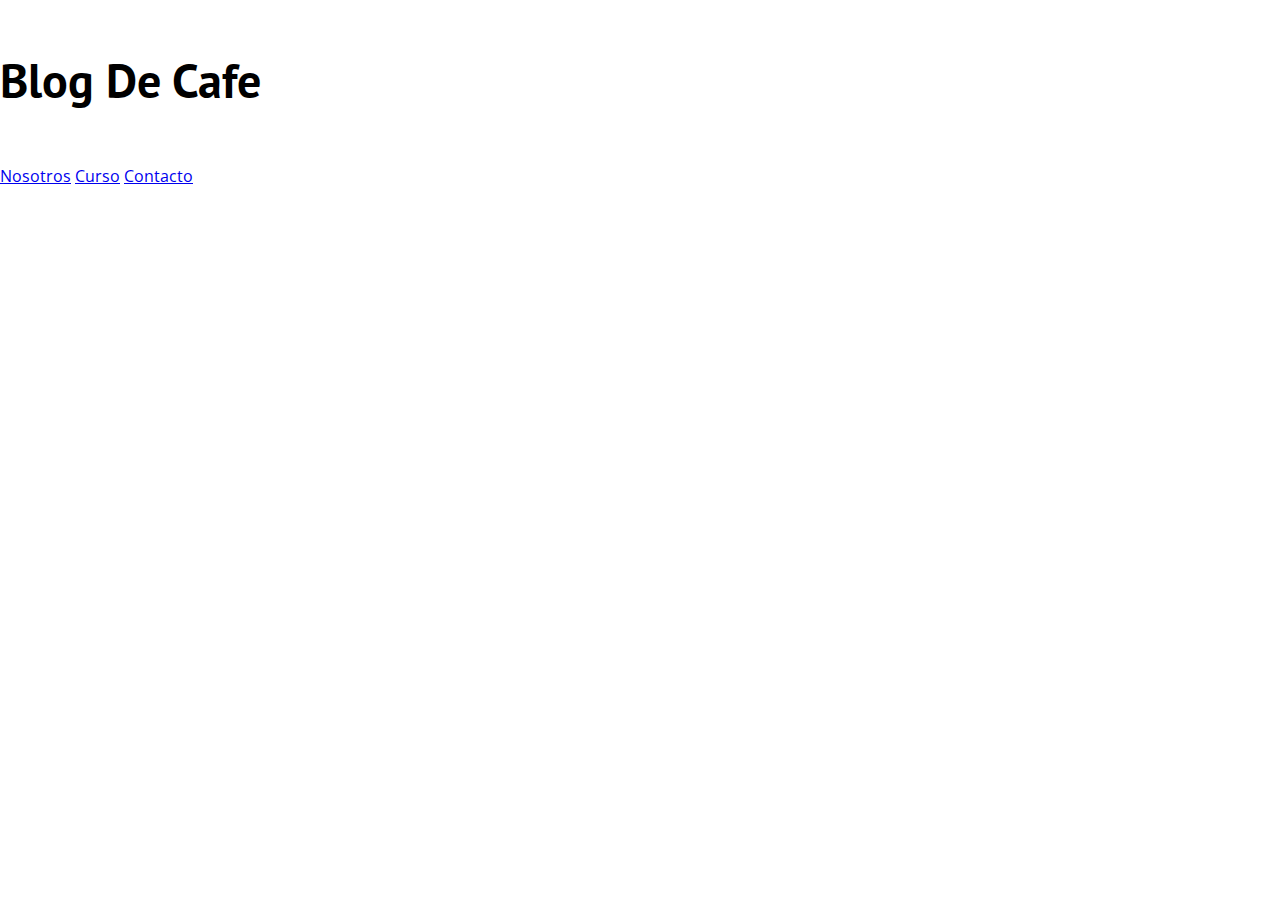
==== index.html @ 4399c27d "Se agregaron fuentes de google fonts, asi como tambien se agregaron los estilos iniciales de nuestro" ====
<!DOCTYPE html> <!--Indica que estamos usando html5-->
<html lang="es"><!--Definimos como lenguaje el español.-->
<head>
    <meta charset="UTF-8"><!--Para que se pueden leer caracteres especiales-->
    <meta name="viewport" content="width=device-width, initial-scale=1.0"> <!--Etiqueta necesaria para trabajar con resposive design-->
    <meta http-equiv="X-UA-Compatible" content="ie=edge"><!--Para agregar compatibilidad con internet explorer-->
    <title>Blog de Cafe</title><!--Titulo del documento-->
    <link href="https://fonts.googleapis.com/css?family=Open+Sans|PT+Sans:400,700&display=swap" rel="stylesheet">
    <link rel="stylesheet" href="css/normalize.css">
    <link rel="stylesheet" href="css/styles.css">
</head>
<body>
    <h1>Blog De Cafe</h1>

    <nav class="navegacion">
        <a href="#">Nosotros</a>
        <a href="#">Curso</a>
        <a href="#">Contacto</a>
    </nav>
    
</body>
</html>
---- css/styles.css ----
html {
    font-size: 62.5%; /*Reset para REMS - 62.5% = 10px de 16px | 1 rem = 10px  */
    box-sizing: border-box; /*Aplicar correctamente box-sizing*/
}
*, *:before, *:after { /*Aplicar correctamente box-sizing*/
    box-sizing: inherit; /*Aplicar correctamente box-sizing*/
}

body {
    font-family: 'Open Sans', sans-serif; /*Establecimos el tipo de fuente para todo el documento*/
    font-size: 1.6rem; /*Para establecer un tamaño estandar a todo el font-size del documento;*/
    line-height: 2; /*Para establecer el interlineado*/
}


/*!!!!!!!!!!!!!!!!!!!!!!!!!!!!!!!!!!!!!!!!!!!!!!!!!!- Globales -!!!!!!!!!!!!!!!!!!!!!!!!!!!!!!!!!!!!!!!!!!!!!!!!!!!!*/
img {
    max-width: 100%; /* Para ajustar las imagenes al contenedor padre*/
}

/*---------------utilidades-----------------*/
.contenedor {
    max-width: 1200px;
    margin: 0 auto;
}
.centrar-texto {
    text-align: center;
}


/*---------Medidas estandar para titulos-----------*/
h1, h2, h3, h4 { /*Establecemos la fuente de los encabezados*/
    font-family: 'PT Sans', sans-serif;
}

h1 {
    font-size: 4.8rem;
}
h2 {
    font-size: 4rem;
}
h3 {
    font-size: 3.2rem;
    
}
h4 {
    font-size: 2.8rem;
}
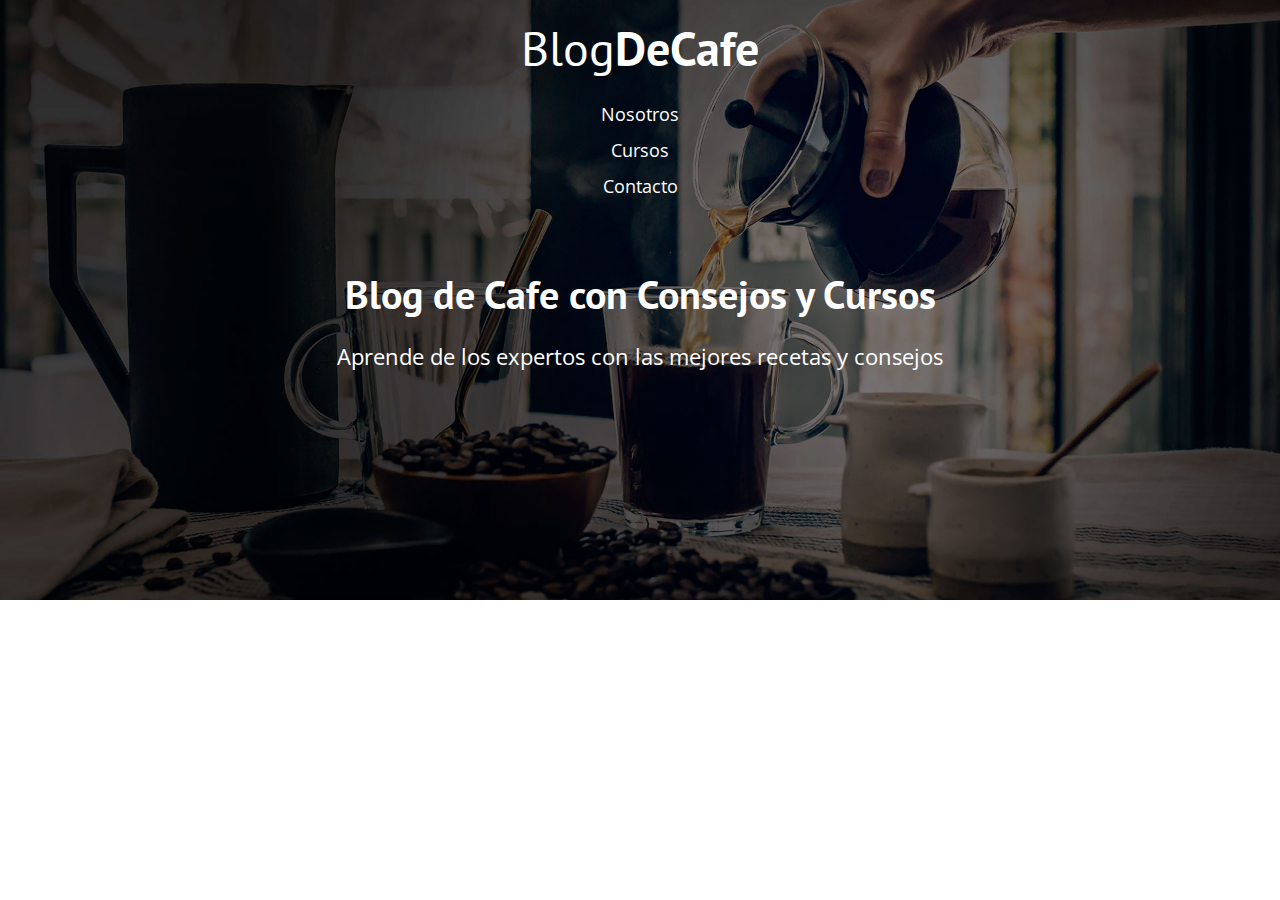
==== commit 9ee06056: "Maquetamos el header del index y le agregamos estilos, tomando en cuenta la filosofia de Mobile-Firs" ====
--- a/index.html
+++ b/index.html
@@ -10,13 +10,24 @@
     <link rel="stylesheet" href="css/styles.css">
 </head>
 <body>
-    <h1>Blog De Cafe</h1>
-
-    <nav class="navegacion">
-        <a href="#">Nosotros</a>
-        <a href="#">Curso</a>
-        <a href="#">Contacto</a>
-    </nav>
+    <header class="site-header">
+        <div class="contenedor">
+            <div class="barra">
+                <a href="#">
+                    <h1 class="no-margin">Blog<span>DeCafe</span></h1>
+                </a>
+                <nav class="navegacion">
+                    <a href="nosotros.html">Nosotros</a>
+                    <a href="cursos.html">Cursos</a>
+                    <a href="contacto.html">Contacto</a>
+                </nav>
+            </div><!--barra-->
+            <div class="texto-header">
+                <h2 class="no-margin">Blog de Cafe con Consejos y Cursos</h2>
+                <p class="no-margin">Aprende de los expertos con las mejores recetas y consejos</p>
+            </div><!--texto-header-->
+        </div><!--contenedor-->
+    </header><!--site-header-->
     
 </body>
 </html>--- a/css/styles.css
+++ b/css/styles.css
@@ -26,7 +26,9 @@
 .centrar-texto {
     text-align: center;
 }
-
+.no-margin {
+    margin: 0;
+}
 
 /*---------Medidas estandar para titulos-----------*/
 h1, h2, h3, h4 { /*Establecemos la fuente de los encabezados*/
@@ -45,4 +47,43 @@
 }
 h4 {
     font-size: 2.8rem;
+}
+
+/*!!!!!!!!!!!!!!!!!!!!!!!!!!!!!!!!!!!!!!!!!!!!!!!!!!- index.html - !!!!!!!!!!!!!!!!!!!!!!!!!!!!!!!!!!!!!!!!!!!!!!!!!*/
+
+/*------------------------------------------------- Header ----------------------------------------------------*/
+.site-header {
+    background-image: url(../img/banner.jpg);
+    background-repeat: no-repeat;
+    background-position: center center;
+    background-size: cover;
+    height: 60rem;
+}
+.site-header a {
+    color: #ffffff;
+    text-decoration: none;
+}
+.site-header h1 {
+    text-align: center;
+    font-weight: 400;
+}
+.site-header h1 span {
+    font-weight: 700;
+}
+
+/*--------------- navegacion-----------------*/
+.navegacion a {
+    text-align: center;
+    display: block;
+    font-size: 1.8rem;
+}
+
+/*------------- texto-header -----------------*/
+.texto-header{
+    color: #ffffff;
+    text-align: center;
+    margin-top: 5rem;
+}
+.texto-header p {
+    font-size: 2.2rem;
 }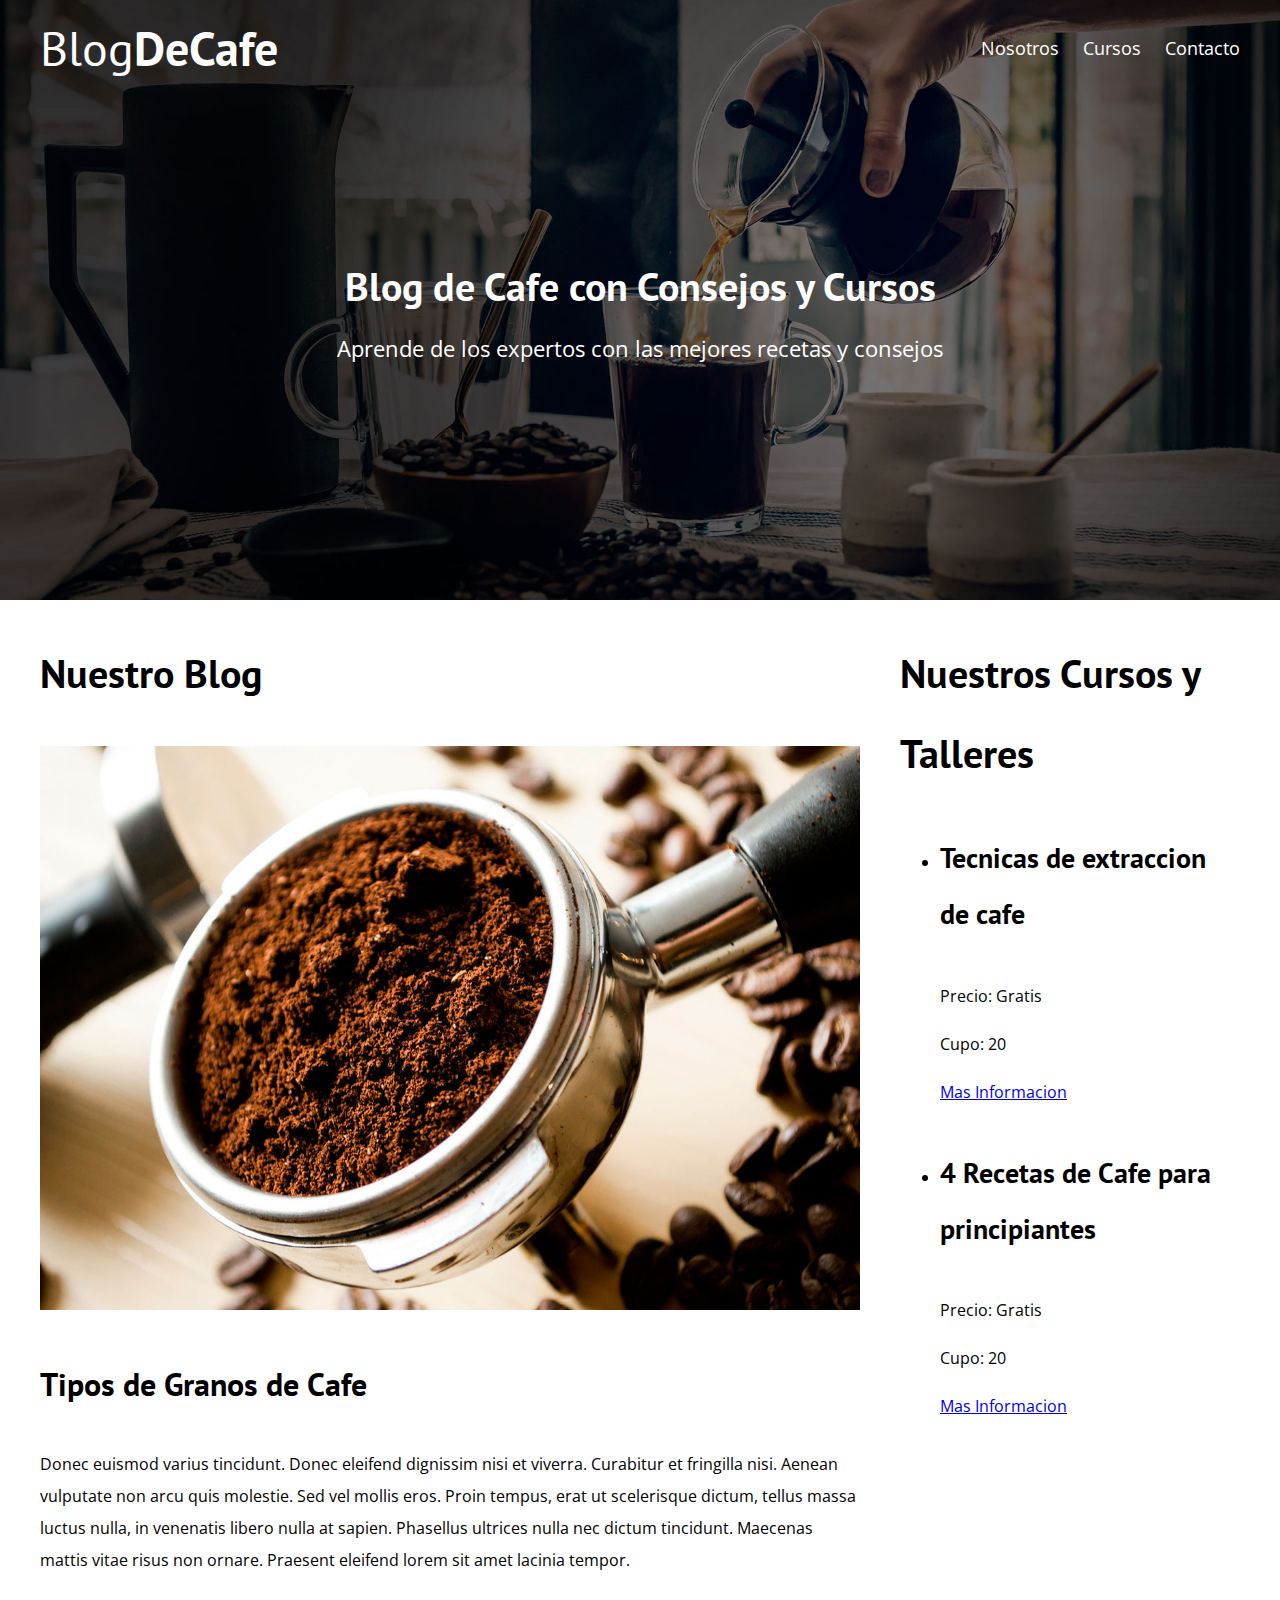
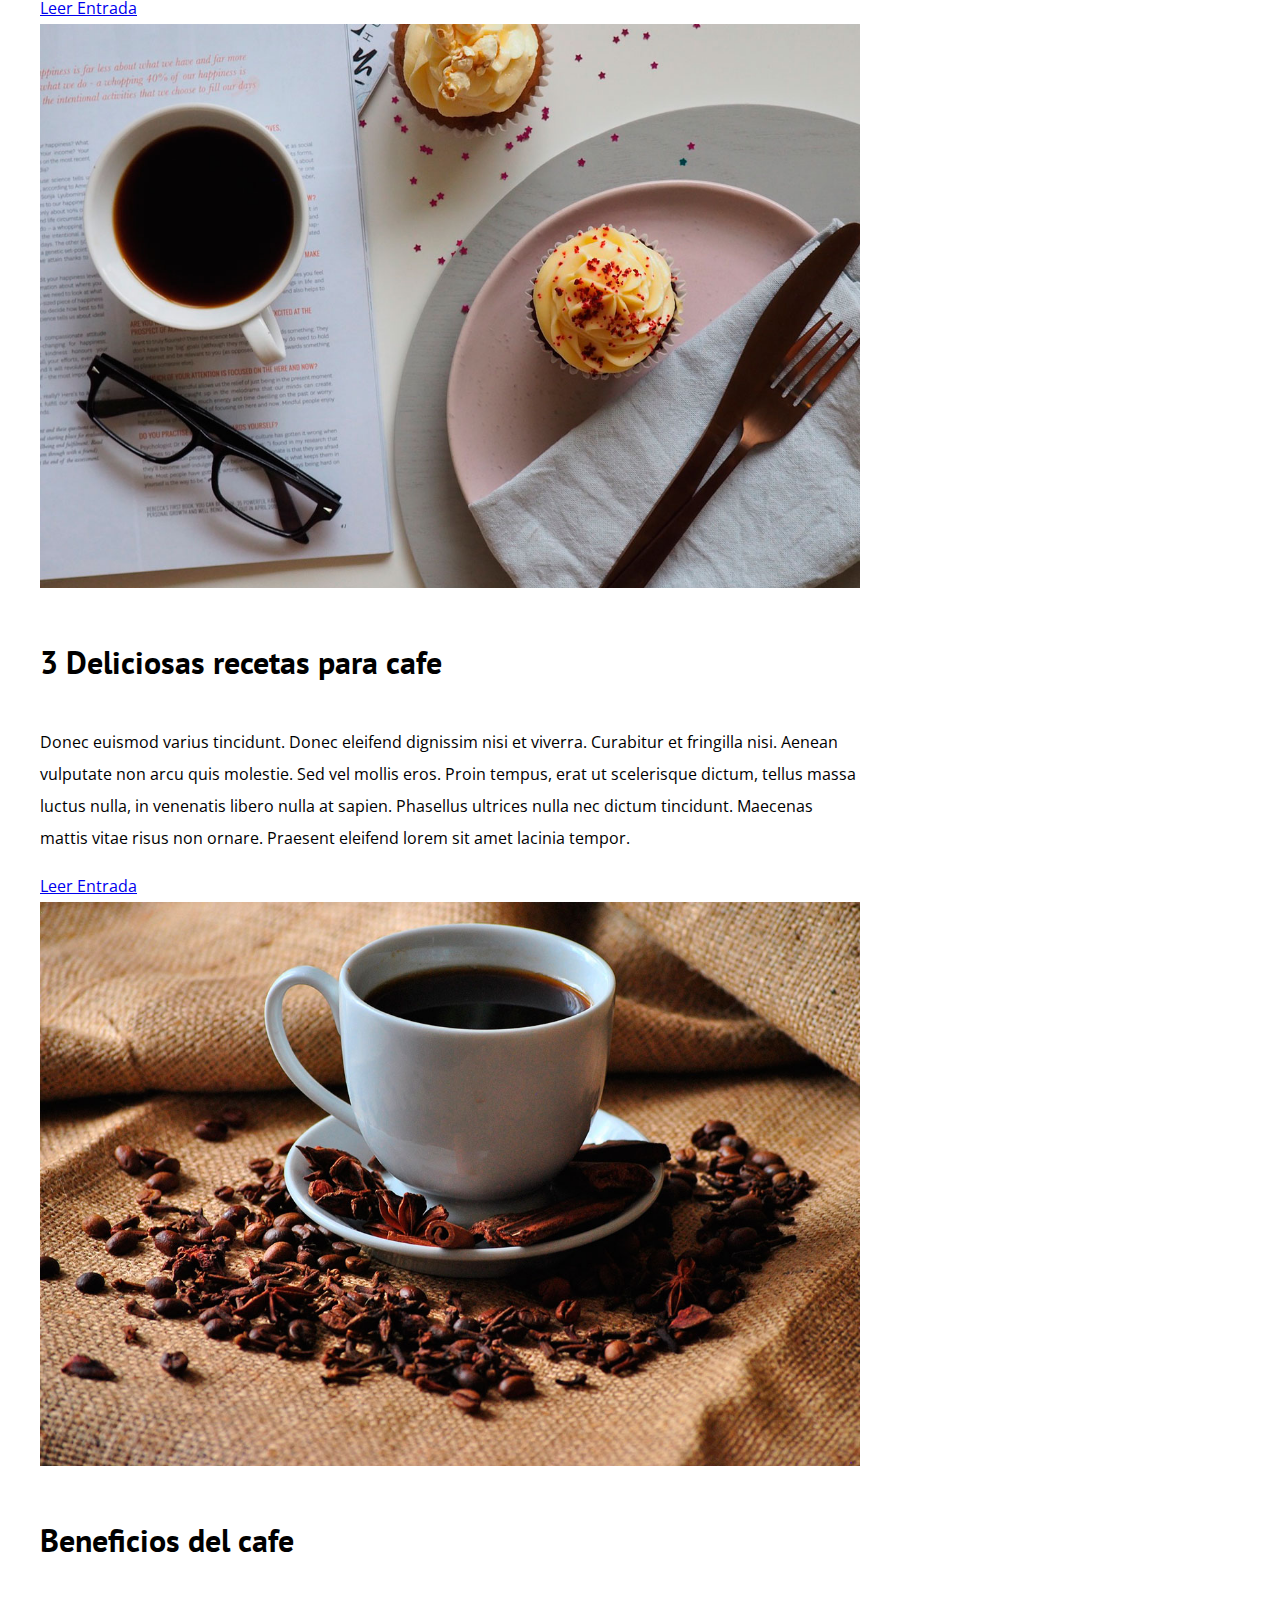
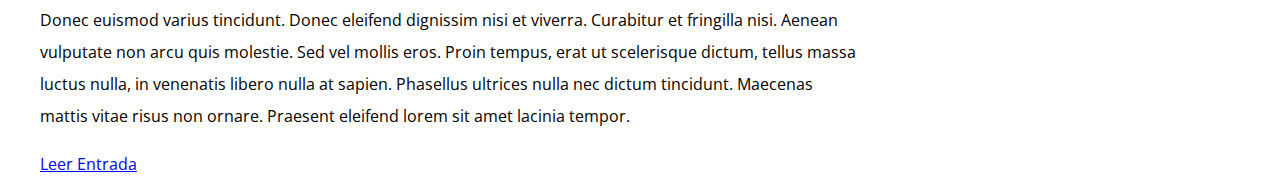
==== commit bf50de07: "Maquetado el contenido principal de index.html, posicionados sus elementos utilizando la filosofia d" ====
--- a/index.html
+++ b/index.html
@@ -12,7 +12,7 @@
 <body>
     <header class="site-header">
         <div class="contenedor">
-            <div class="barra">
+            <div class="barra"><!--flex - min-width: 769px-->
                 <a href="#">
                     <h1 class="no-margin">Blog<span>DeCafe</span></h1>
                 </a>
@@ -29,5 +29,57 @@
         </div><!--contenedor-->
     </header><!--site-header-->
     
+    <div class="contenido-principal contenedor"><!--flex-->
+        <main class="blog">
+            <h2>Nuestro Blog</h2>
+            <article class="entrada-blog">
+                <div class="image">
+                    <img src="img/blog1.jpg" alt="Imagen blog">
+                </div><!--image-->
+                <div>
+                    <h3>Tipos de Granos de Cafe</h3>
+                    <p>Donec euismod varius tincidunt. Donec eleifend dignissim nisi et viverra. Curabitur et fringilla nisi. Aenean vulputate non arcu quis molestie. Sed vel mollis eros. Proin tempus, erat ut scelerisque dictum, tellus massa luctus nulla, in venenatis libero nulla at sapien. Phasellus ultrices nulla nec dictum tincidunt. Maecenas mattis vitae risus non ornare. Praesent eleifend lorem sit amet lacinia tempor.</p>
+                    <a class="btn btn-primary" href="entrada.html">Leer Entrada</a>
+                </div>
+            </article><!--entrada-blog-->
+            <article class="entrada-blog">
+                <div class="image">
+                    <img src="img/blog2.jpg" alt="Imagen blog">
+                </div><!--image-->
+                <div>
+                    <h3>3 Deliciosas recetas para cafe</h3>
+                    <p>Donec euismod varius tincidunt. Donec eleifend dignissim nisi et viverra. Curabitur et fringilla nisi. Aenean vulputate non arcu quis molestie. Sed vel mollis eros. Proin tempus, erat ut scelerisque dictum, tellus massa luctus nulla, in venenatis libero nulla at sapien. Phasellus ultrices nulla nec dictum tincidunt. Maecenas mattis vitae risus non ornare. Praesent eleifend lorem sit amet lacinia tempor.</p>
+                    <a class="btn btn-primary" href="entrada.html">Leer Entrada</a>
+                </div>
+            </article><!--entrada-blog-->
+            <article class="entrada-blog">
+                <div class="image">
+                    <img src="img/blog3.jpg" alt="Imagen blog">
+                </div><!--image-->
+                <div>
+                    <h3>Beneficios del cafe</h3>
+                    <p>Donec euismod varius tincidunt. Donec eleifend dignissim nisi et viverra. Curabitur et fringilla nisi. Aenean vulputate non arcu quis molestie. Sed vel mollis eros. Proin tempus, erat ut scelerisque dictum, tellus massa luctus nulla, in venenatis libero nulla at sapien. Phasellus ultrices nulla nec dictum tincidunt. Maecenas mattis vitae risus non ornare. Praesent eleifend lorem sit amet lacinia tempor.</p>
+                    <a class="btn btn-primario" href="entrada.html">Leer Entrada</a>
+                </div>
+            </article><!--entrada-blog-->
+        </main><!--blog-->
+        <aside class="cursos">
+            <h2>Nuestros Cursos y Talleres</h2>
+            <ul class="cursos-lista">
+                <li class="curso">
+                    <h4>Tecnicas de extraccion de cafe</h4>
+                    <p>Precio: <span>Gratis</span></p>
+                    <p>Cupo: <span>20</span></p>
+                    <a class="btn btn-secundario" href="cursos.html">Mas Informacion</a>
+                </li>
+                <li class="curso">
+                    <h4>4 Recetas de Cafe para principiantes</h4>
+                    <p>Precio: <span>Gratis</span></p>
+                    <p>Cupo: <span>20</span></p>
+                    <a class="btn btn-secundario" href="cursos.html">Mas Informacion</a>
+                </li>
+            </ul>
+        </aside><!--cursos-->
+    </div><!--contenido-principal contenedor-->
 </body>
 </html>--- a/css/styles.css
+++ b/css/styles.css
@@ -21,6 +21,7 @@
 /*---------------utilidades-----------------*/
 .contenedor {
     max-width: 1200px;
+    width: 95%;
     margin: 0 auto;
 }
 .centrar-texto {
@@ -59,6 +60,13 @@
     background-size: cover;
     height: 60rem;
 }
+@media (min-width:769px) { /*---------------mobile-first: 769px-----------------*/
+    .barra {
+        display: flex;
+        justify-content: space-between;
+        align-items: center;
+    }
+}
 .site-header a {
     color: #ffffff;
     text-decoration: none;
@@ -77,6 +85,15 @@
     display: block;
     font-size: 1.8rem;
 }
+@media (min-width:769px) { /*---------------mobile-first: 769px-----------------*/
+    .navegacion a {
+        display: inline;
+        margin-right: 2rem;
+    }
+    .navegacion a:last-of-type {
+        margin-right: 0;
+    }
+}
 
 /*------------- texto-header -----------------*/
 .texto-header{
@@ -84,6 +101,38 @@
     text-align: center;
     margin-top: 5rem;
 }
+@media (min-width:769px) { /*---------------mobile-first: 769px-----------------*/
+    .texto-header {
+        margin-top: 15rem;
+    }
+}
 .texto-header p {
     font-size: 2.2rem;
-}+}
+
+/*------------------------------------------------ Contenido Principal ------------------------------------------------*/
+.contenido-principal {
+    display: flex;
+    flex-direction: column-reverse;
+}
+@media (min-width:769px) { /*---------------mobile-first: 769px-----------------*/
+    .contenido-principal {
+        flex-direction: row;
+        /*para agregar separacion a los elementos*/
+        justify-content: space-between;
+    }
+    .blog {
+        /*para agregar separacion a los elementos*/
+        flex-basis: calc(70% - 2rem); 
+    }
+    .cursos {
+        /*para agregar separacion a los elementos*/
+        flex-basis: calc(30% - 2rem);
+    }
+}
+
+
+
+
+
+
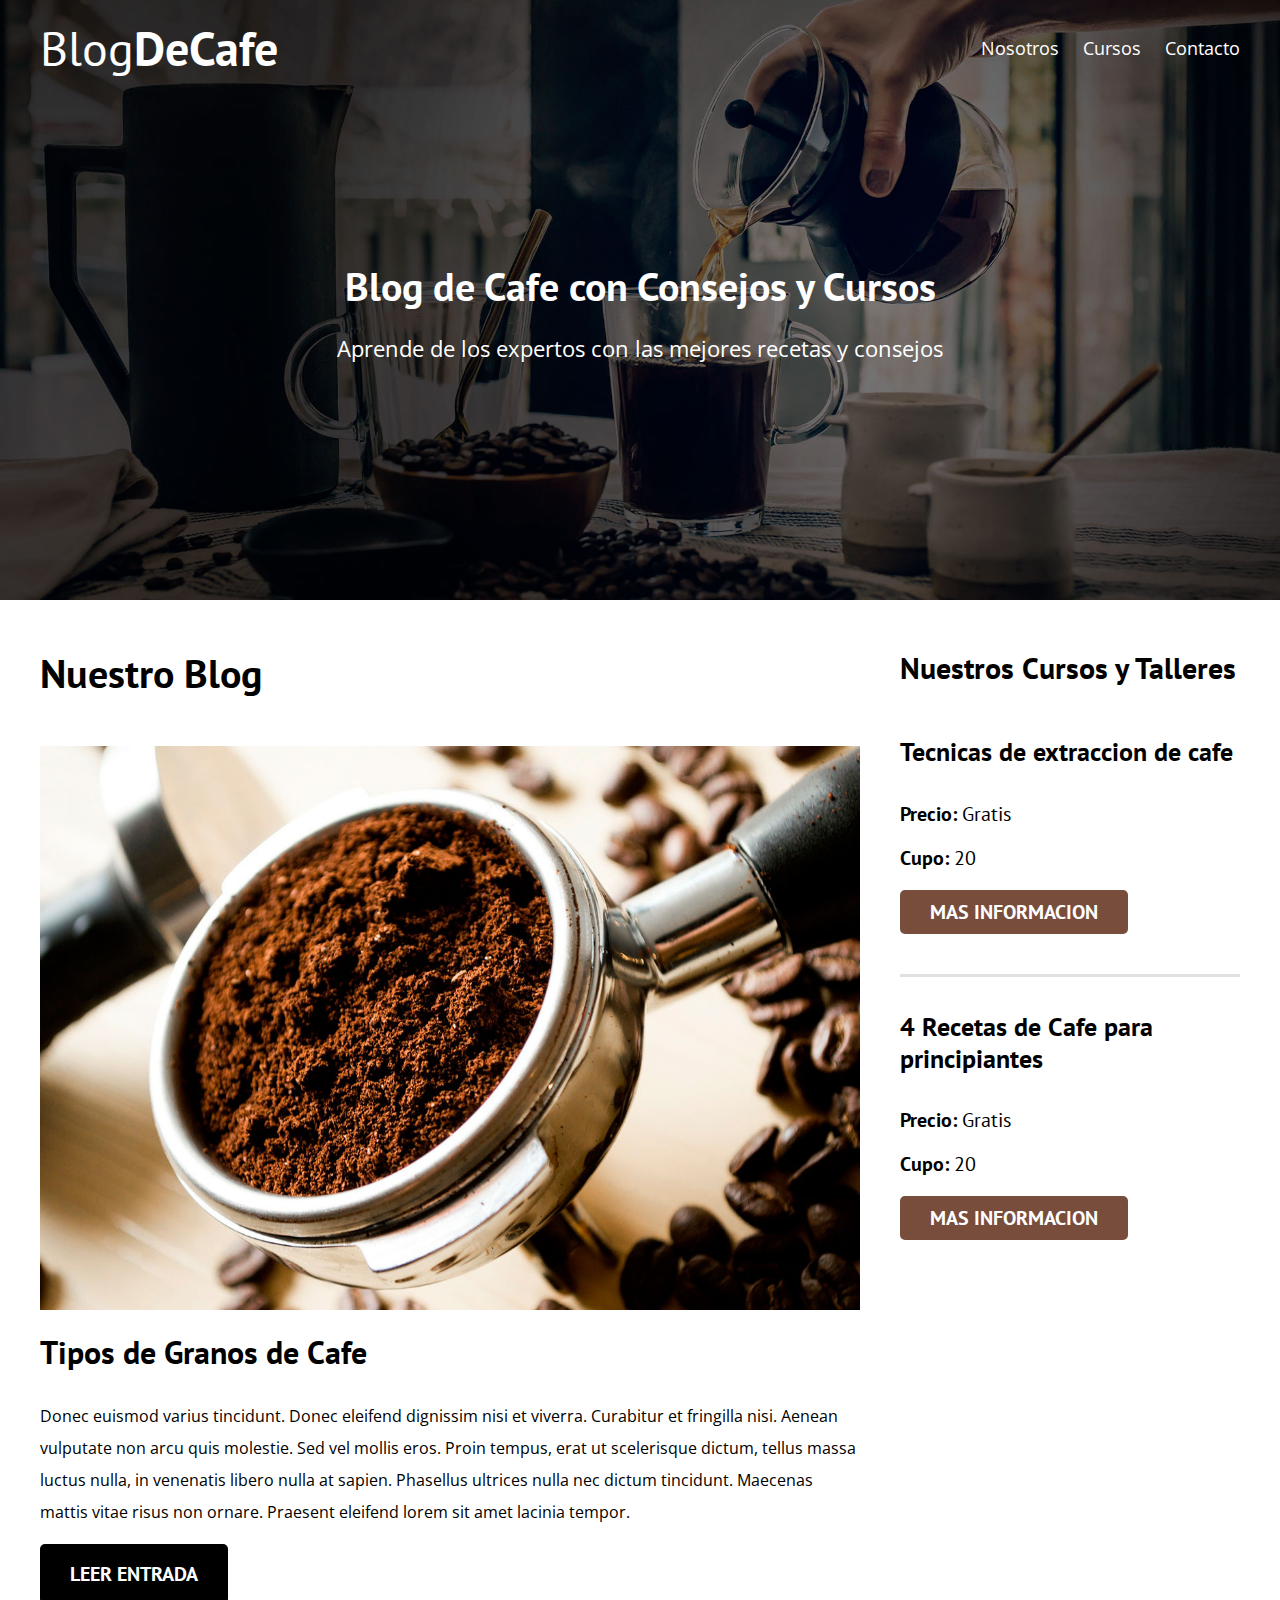
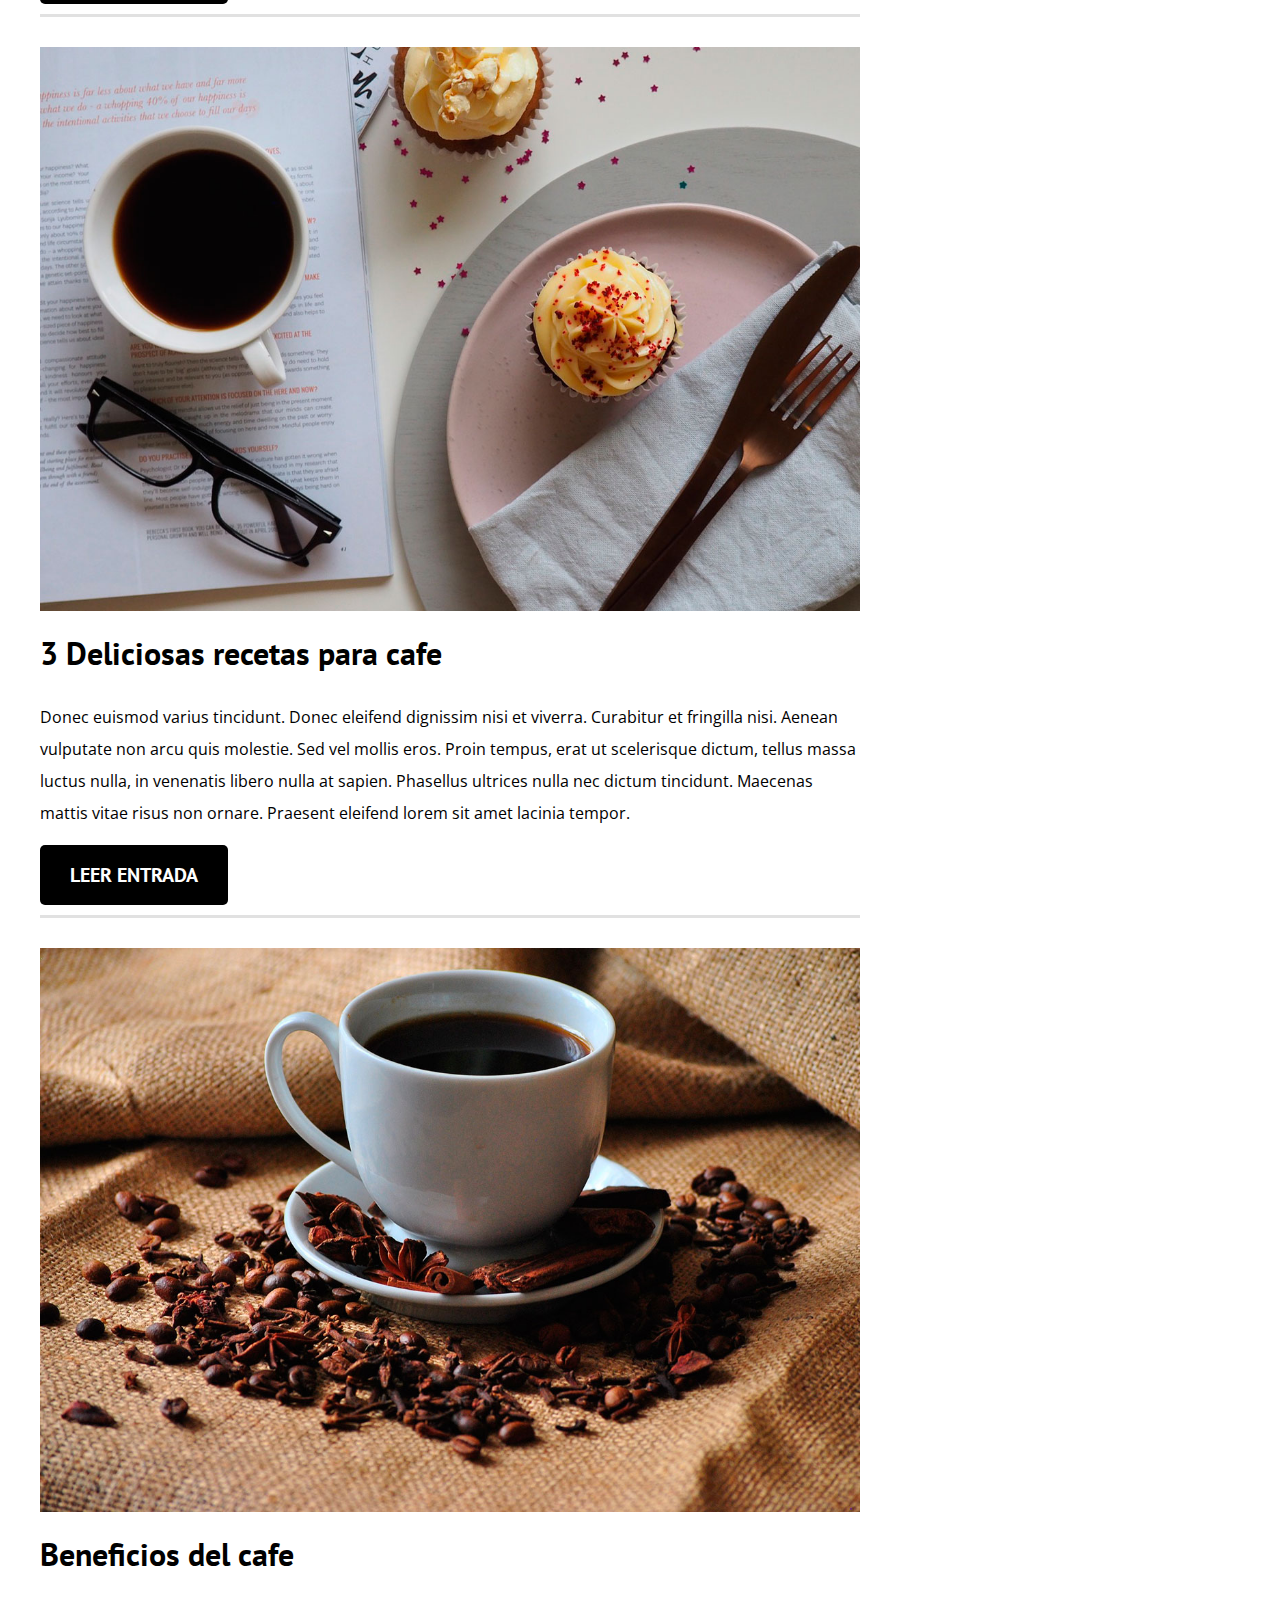
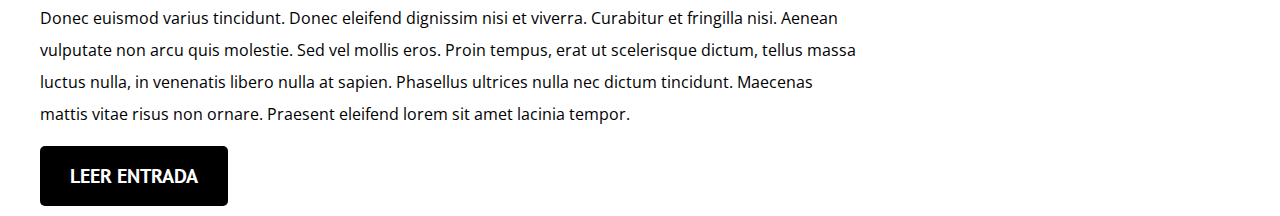
==== commit f6f5ae10: "Terminado el contenido-principal de index con sus debidas media-queries enfocadas a mobile first" ====
--- a/index.html
+++ b/index.html
@@ -36,27 +36,27 @@
                 <div class="image">
                     <img src="img/blog1.jpg" alt="Imagen blog">
                 </div><!--image-->
-                <div>
+                <div class="contenido-blog">
                     <h3>Tipos de Granos de Cafe</h3>
                     <p>Donec euismod varius tincidunt. Donec eleifend dignissim nisi et viverra. Curabitur et fringilla nisi. Aenean vulputate non arcu quis molestie. Sed vel mollis eros. Proin tempus, erat ut scelerisque dictum, tellus massa luctus nulla, in venenatis libero nulla at sapien. Phasellus ultrices nulla nec dictum tincidunt. Maecenas mattis vitae risus non ornare. Praesent eleifend lorem sit amet lacinia tempor.</p>
-                    <a class="btn btn-primary" href="entrada.html">Leer Entrada</a>
+                    <a class="btn btn-primario" href="entrada.html">Leer Entrada</a>
                 </div>
             </article><!--entrada-blog-->
             <article class="entrada-blog">
                 <div class="image">
                     <img src="img/blog2.jpg" alt="Imagen blog">
                 </div><!--image-->
-                <div>
+                <div class="contenido-blog">
                     <h3>3 Deliciosas recetas para cafe</h3>
                     <p>Donec euismod varius tincidunt. Donec eleifend dignissim nisi et viverra. Curabitur et fringilla nisi. Aenean vulputate non arcu quis molestie. Sed vel mollis eros. Proin tempus, erat ut scelerisque dictum, tellus massa luctus nulla, in venenatis libero nulla at sapien. Phasellus ultrices nulla nec dictum tincidunt. Maecenas mattis vitae risus non ornare. Praesent eleifend lorem sit amet lacinia tempor.</p>
-                    <a class="btn btn-primary" href="entrada.html">Leer Entrada</a>
+                    <a class="btn btn-primario" href="entrada.html">Leer Entrada</a>
                 </div>
             </article><!--entrada-blog-->
             <article class="entrada-blog">
                 <div class="image">
                     <img src="img/blog3.jpg" alt="Imagen blog">
                 </div><!--image-->
-                <div>
+                <div class="contenido-blog">
                     <h3>Beneficios del cafe</h3>
                     <p>Donec euismod varius tincidunt. Donec eleifend dignissim nisi et viverra. Curabitur et fringilla nisi. Aenean vulputate non arcu quis molestie. Sed vel mollis eros. Proin tempus, erat ut scelerisque dictum, tellus massa luctus nulla, in venenatis libero nulla at sapien. Phasellus ultrices nulla nec dictum tincidunt. Maecenas mattis vitae risus non ornare. Praesent eleifend lorem sit amet lacinia tempor.</p>
                     <a class="btn btn-primario" href="entrada.html">Leer Entrada</a>
--- a/css/styles.css
+++ b/css/styles.css
@@ -50,9 +50,37 @@
     font-size: 2.8rem;
 }
 
-/*!!!!!!!!!!!!!!!!!!!!!!!!!!!!!!!!!!!!!!!!!!!!!!!!!!- index.html - !!!!!!!!!!!!!!!!!!!!!!!!!!!!!!!!!!!!!!!!!!!!!!!!!*/
-
-/*------------------------------------------------- Header ----------------------------------------------------*/
+/*------------- Enlaces tipo boton -----------------*/
+a.btn {
+    display: block;
+    margin-bottom: 1rem;
+    padding: 1rem 3rem;
+    color: #ffffff;
+    text-align: center;
+    text-decoration: none;
+    text-transform: uppercase;
+    font-family: 'PT sans', sans-serif;
+    font-size: 2rem;
+    font-weight: 700;
+    border-radius: 5px;
+}
+a.btn-primario {
+    background-color: #000000;
+}
+a.btn-secundario {
+    background-color: #784d3c;
+}
+@media (min-width:769px) {
+    a.btn {
+        display: inline-block;
+    }
+    a.btn:hover {
+        cursor: pointer;
+    }
+}
+/*!!!!!!!!!!!!!!!!!!!!!!!!!!!!!!!!!!!!!!!!!!!!!!!!!!- index.html - !!!!!!!!!!!!!!!!!!!!!!!!!!!!!!!!!!!!!!!!!!!!!!!!!!!!*/
+
+/*------------------------------------------------- Header --------------------------------------------------------*/
 .site-header {
     background-image: url(../img/banner.jpg);
     background-repeat: no-repeat;
@@ -126,13 +154,47 @@
         flex-basis: calc(70% - 2rem); 
     }
     .cursos {
+        line-height: 1.2; 
         /*para agregar separacion a los elementos*/
         flex-basis: calc(30% - 2rem);
     }
 }
 
-
-
-
-
-
+/*------------- Blog -----------------*/
+article.entrada-blog:not(:last-of-type) { /*Utilizamos la pseudo clase :not(:last-of-type) para que estos estilos no se apliquen al ultimo article*/
+    margin-bottom: 3rem;
+    border-bottom: 3px solid #e1e1e1;
+}
+.contenido-blog h3 {
+    margin: 0;
+}
+
+/*------------- Cursos Sidebar -----------------*/
+aside.cursos h2 {
+    font-size: 3rem;
+    margin: 5rem 0;
+}
+ul.cursos-lista {
+    padding: 0;
+    list-style: none;
+}
+li.curso h4 {
+    font-size: 2.6rem;
+}
+li.curso:not(:last-of-type) {
+    padding-bottom: 3rem;
+    border-bottom: 3px solid #e1e1e1;
+}
+li.curso p {
+    font-family: 'PT sans', sans-serif;
+    font-weight: 700;
+    font-size: 2rem;
+}
+li.curso p span {
+    font-weight: 400;
+}
+
+
+/*------------------------------------------------- Footer ------------------------------------------------------------*/
+
+
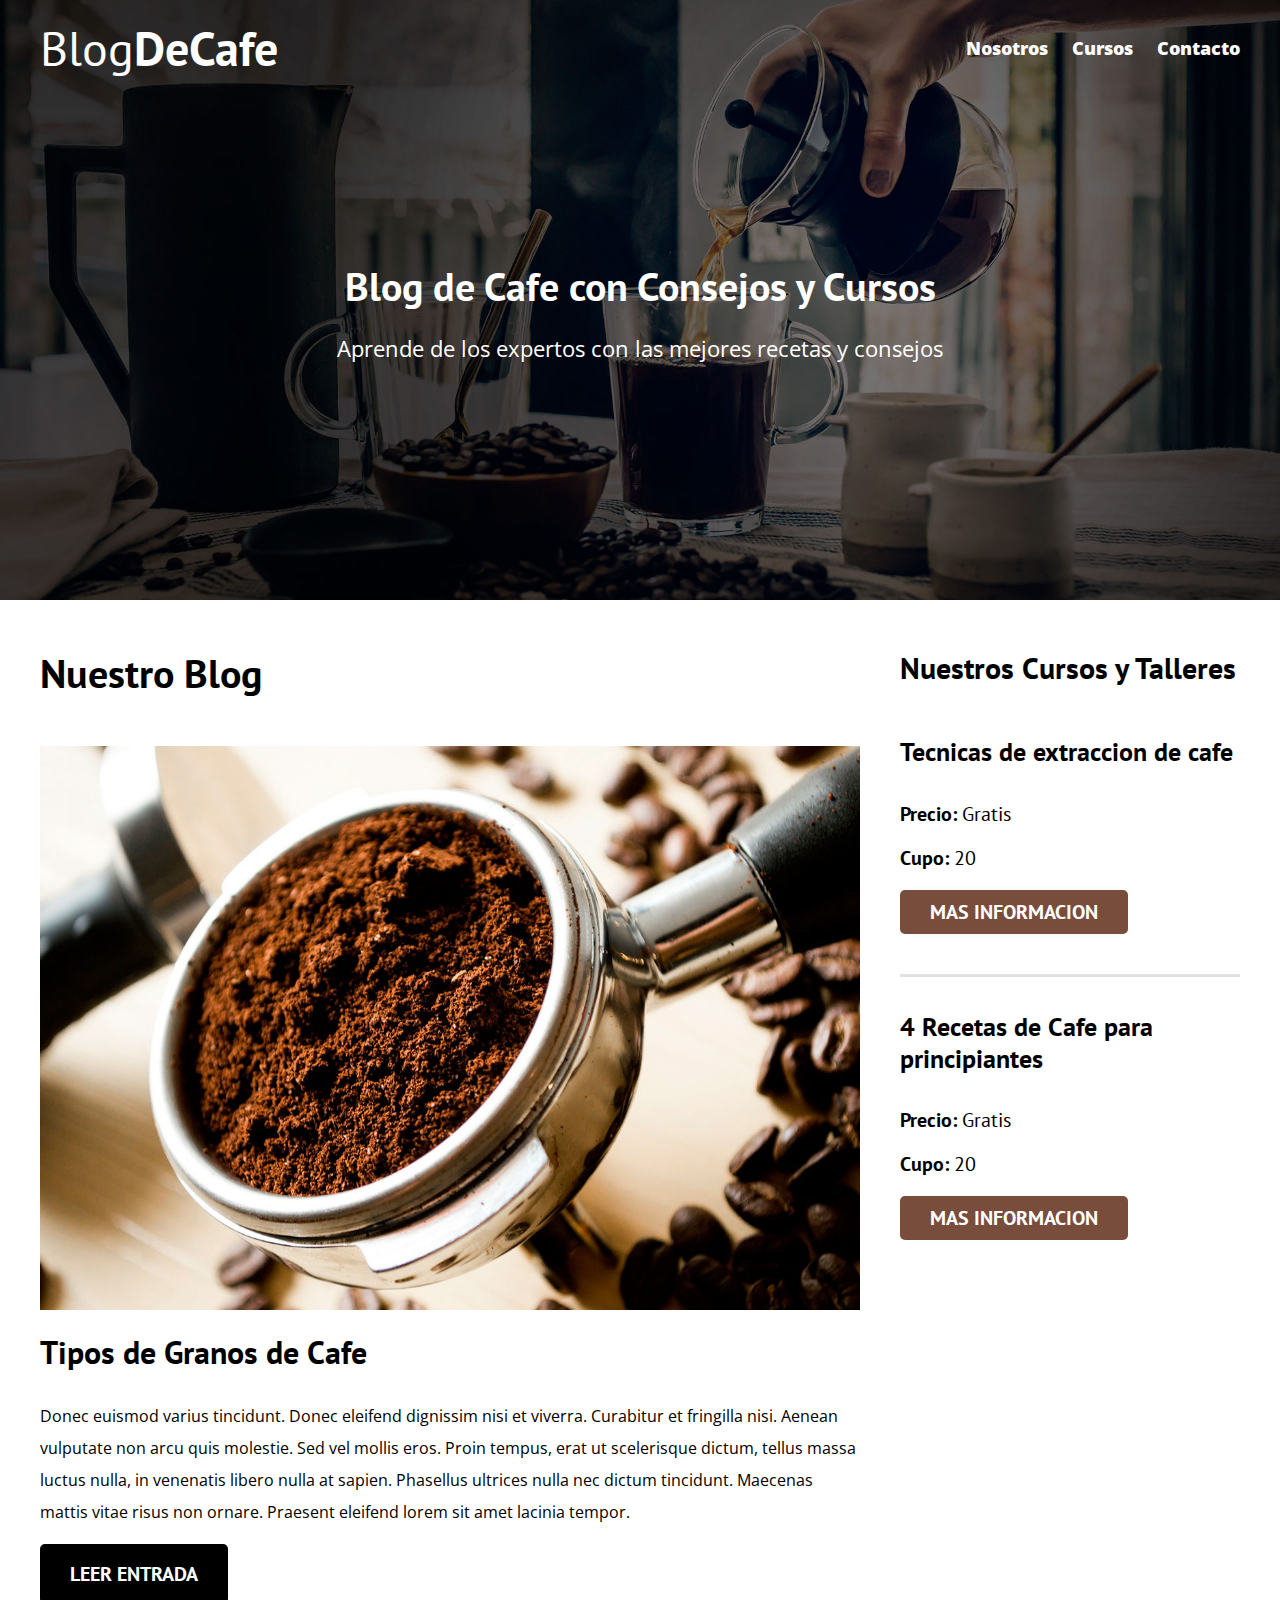
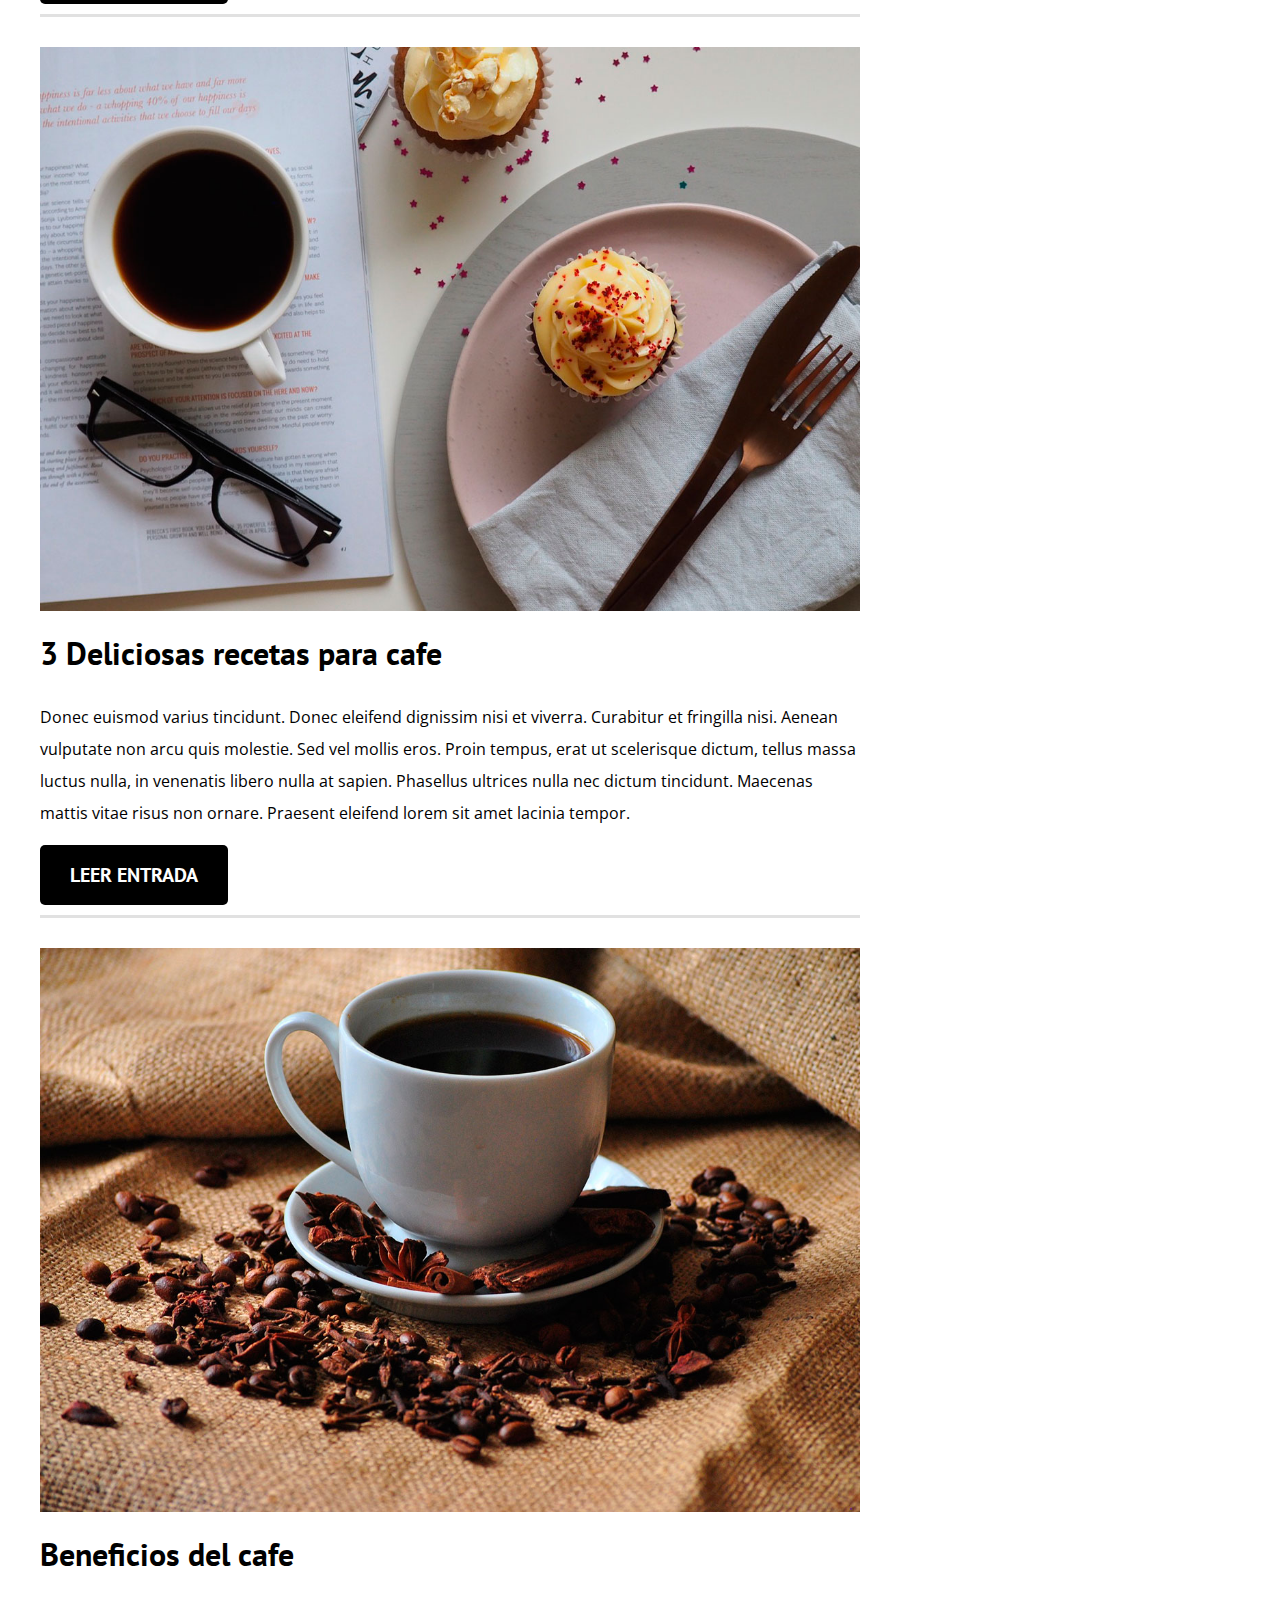
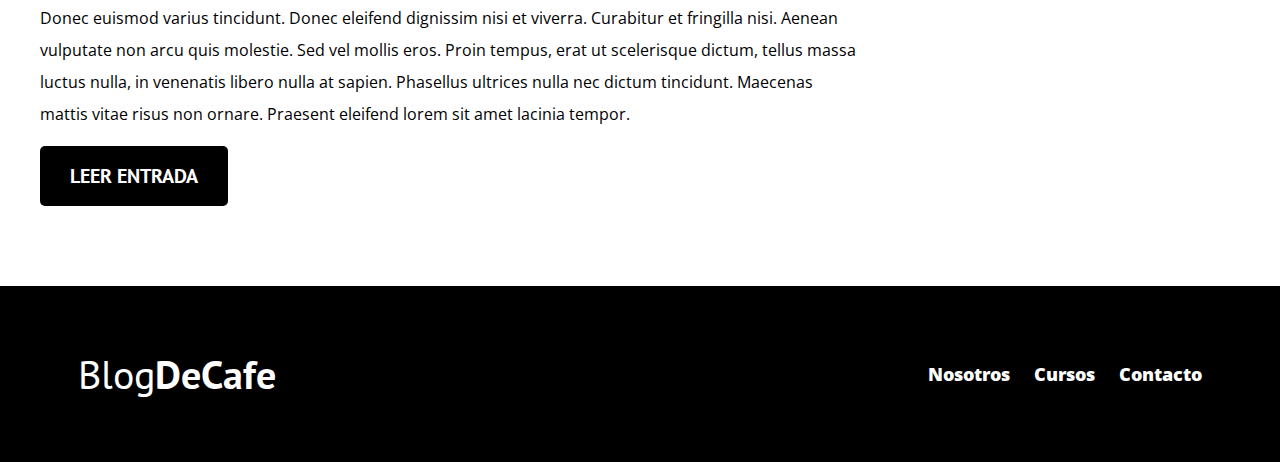
==== commit 36f9b544: "Terminado el footer, con estilos y MQ MobileFirst. Terminado el index.html" ====
--- a/index.html
+++ b/index.html
@@ -13,13 +13,13 @@
     <header class="site-header">
         <div class="contenedor">
             <div class="barra"><!--flex - min-width: 769px-->
-                <a href="#">
+                <a href="#" class="on-hover">
                     <h1 class="no-margin">Blog<span>DeCafe</span></h1>
                 </a>
                 <nav class="navegacion">
-                    <a href="nosotros.html">Nosotros</a>
-                    <a href="cursos.html">Cursos</a>
-                    <a href="contacto.html">Contacto</a>
+                    <a href="nosotros.html" class="on-hover">Nosotros</a>
+                    <a href="cursos.html" class="on-hover">Cursos</a>
+                    <a href="contacto.html" class="on-hover">Contacto</a>
                 </nav>
             </div><!--barra-->
             <div class="texto-header">
@@ -28,7 +28,6 @@
             </div><!--texto-header-->
         </div><!--contenedor-->
     </header><!--site-header-->
-    
     <div class="contenido-principal contenedor"><!--flex-->
         <main class="blog">
             <h2>Nuestro Blog</h2>
@@ -81,5 +80,17 @@
             </ul>
         </aside><!--cursos-->
     </div><!--contenido-principal contenedor-->
+    <footer class="site-footer">
+        <div class="contenedor">
+            <div class="barra"><!--flex - min-width: 769px-->
+                <p class="no-margin">Blog<span>DeCafe</span></p>
+                <nav class="navegacion">
+                    <a href="nosotros.html" class="on-hover">Nosotros</a>
+                    <a href="cursos.html" class="on-hover">Cursos</a>
+                    <a href="contacto.html" class="on-hover">Contacto</a>
+                </nav>
+            </div><!--barra-->
+        </div>
+    </footer>
 </body>
 </html>--- a/css/styles.css
+++ b/css/styles.css
@@ -30,6 +30,9 @@
 .no-margin {
     margin: 0;
 }
+.on-hover:hover {
+    color: #c58d77;
+}
 
 /*---------Medidas estandar para titulos-----------*/
 h1, h2, h3, h4 { /*Establecemos la fuente de los encabezados*/
@@ -59,10 +62,13 @@
     text-align: center;
     text-decoration: none;
     text-transform: uppercase;
-    font-family: 'PT sans', sans-serif;
+    font-family: 'PT Sans', sans-serif;
     font-size: 2rem;
     font-weight: 700;
     border-radius: 5px;
+}
+a.btn:hover {
+    opacity: 0.8;
 }
 a.btn-primario {
     background-color: #000000;
@@ -109,9 +115,12 @@
 
 /*--------------- navegacion-----------------*/
 .navegacion a {
+    color: #ffffff;
+    text-decoration: none;
     text-align: center;
     display: block;
     font-size: 1.8rem;
+    font-weight: 900;
 }
 @media (min-width:769px) { /*---------------mobile-first: 769px-----------------*/
     .navegacion a {
@@ -186,7 +195,7 @@
     border-bottom: 3px solid #e1e1e1;
 }
 li.curso p {
-    font-family: 'PT sans', sans-serif;
+    font-family: 'PT Sans', sans-serif;
     font-weight: 700;
     font-size: 2rem;
 }
@@ -196,5 +205,19 @@
 
 
 /*------------------------------------------------- Footer ------------------------------------------------------------*/
-
-
+footer.site-footer {
+    background-color: #000000;
+    padding: 3em;
+    margin-top: 7rem;
+}
+footer.site-footer p {
+    text-align: center;
+    color: #ffffff;
+    font-family: 'PT Sans', sans-serif;
+    font-size: 4rem;
+    font-weight: 400;
+}
+footer.site-footer p span {
+    font-weight: 700;
+}
+
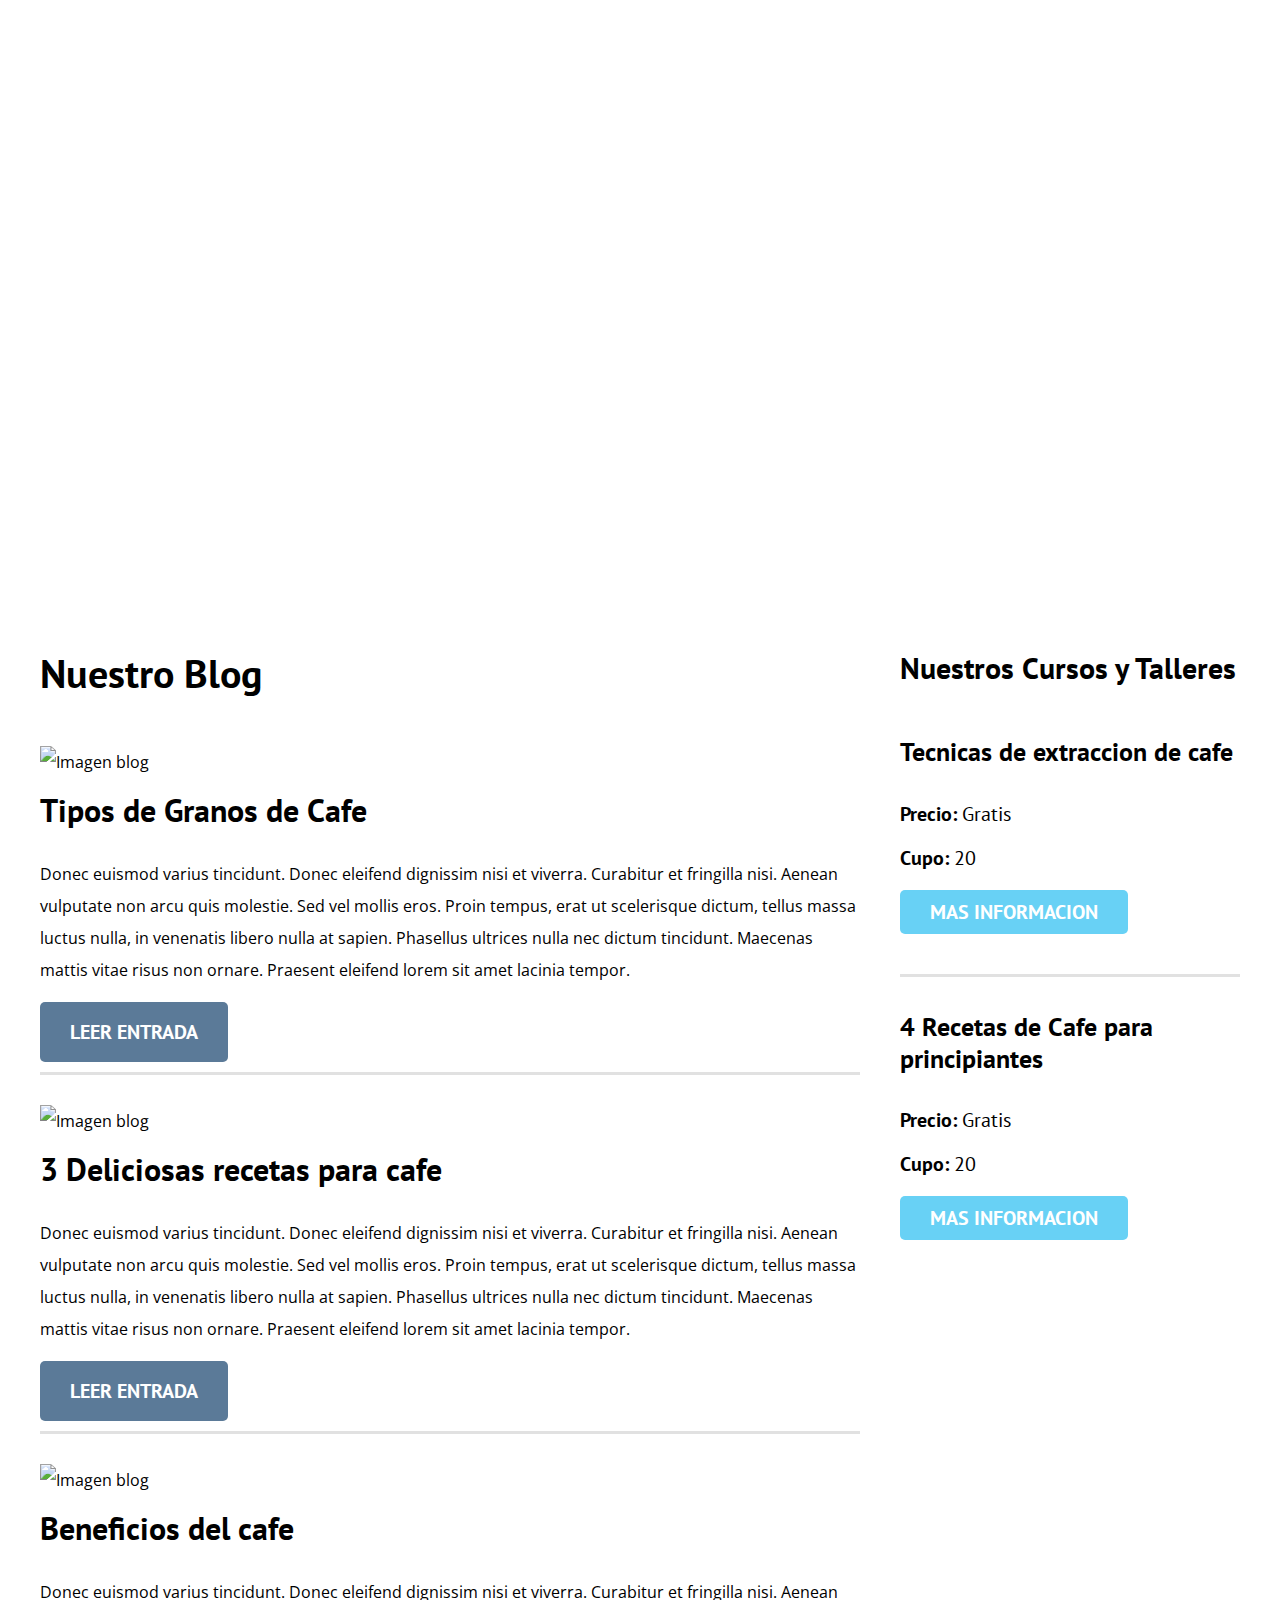
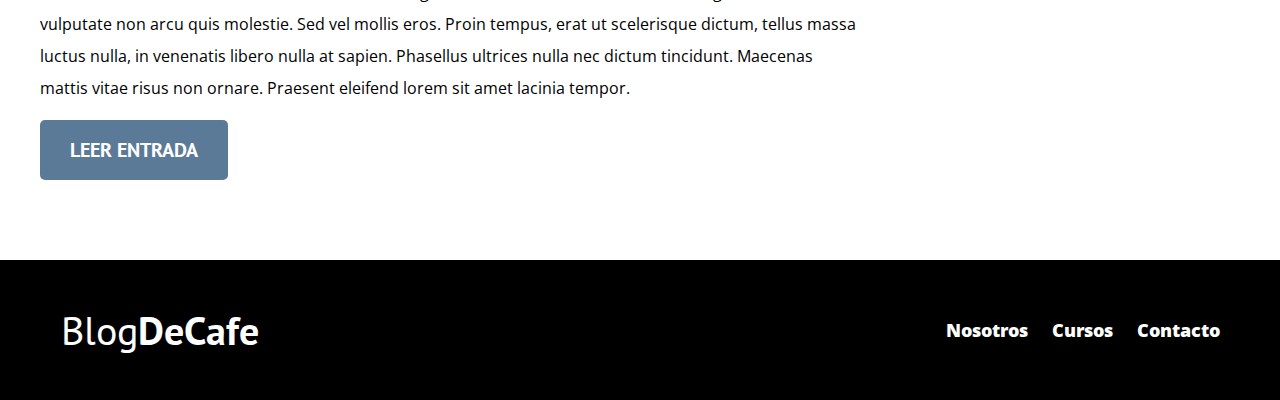
==== commit 465f7c65: "Se pusieron las imagenes en un repositorio de imagenes y por lo tanto modificamosagregamos los links" ====
--- a/index.html
+++ b/index.html
@@ -33,7 +33,7 @@
             <h2>Nuestro Blog</h2>
             <article class="entrada-blog">
                 <div class="image">
-                    <img src="img/blog1.jpg" alt="Imagen blog">
+                    <img src="https://i.imgur.com/uSxXHSo.jpg" alt="Imagen blog">
                 </div><!--image-->
                 <div class="contenido-blog">
                     <h3>Tipos de Granos de Cafe</h3>
@@ -43,7 +43,7 @@
             </article><!--entrada-blog-->
             <article class="entrada-blog">
                 <div class="image">
-                    <img src="img/blog2.jpg" alt="Imagen blog">
+                    <img src="https://i.imgur.com/B57Rj92.jpg" alt="Imagen blog">
                 </div><!--image-->
                 <div class="contenido-blog">
                     <h3>3 Deliciosas recetas para cafe</h3>
@@ -53,7 +53,7 @@
             </article><!--entrada-blog-->
             <article class="entrada-blog">
                 <div class="image">
-                    <img src="img/blog3.jpg" alt="Imagen blog">
+                    <img src="https://i.imgur.com/2RRCCqQ.jpg" alt="Imagen blog">
                 </div><!--image-->
                 <div class="contenido-blog">
                     <h3>Beneficios del cafe</h3>
--- a/css/styles.css
+++ b/css/styles.css
@@ -30,9 +30,53 @@
 .no-margin {
     margin: 0;
 }
+.mt-0 {
+    margin-top: 0;
+}
 .on-hover:hover {
-    color: #c58d77;
-}
+    color: rgb(160, 182, 204);
+}
+.fw-400 {
+    font-weight: 400;
+}
+
+/*grid*/
+@media (min-width:769px) {  /*---------------mobile-first: 769px-----------------*/
+    .grid {
+        display: flex;
+        justify-content: space-between;
+        /*para apilar el contenido del flex cuando un elemento toma el 100%*/
+        flex-wrap: wrap; /*solo se aplica cuando un elemento toma el flex-basis de 100%*/
+    }
+    .centrar-columnas {
+       justify-content: center; 
+    }
+    /*sistema de 12 columnas*/
+    .columnas-4 {
+        flex-basis: calc(33.3% - 1rem);
+    }
+    .columnas-6 {
+        flex-basis: calc(50% - 1rem);
+    }
+    .columnas-8 {
+        flex-basis: calc(66.6% - 1rem);
+    }
+    .columnas-10 {
+        flex-basis: calc(83.33% - 1rem);
+    }
+    .columnas-12 {
+        flex-basis: 100%;
+    }
+
+    /*Para que las images se acoplen al div*/
+    .img-container { /*para que se muestre la imagen correctamente*/
+        display: flex;
+    }
+    .img-container img { /*para que la imagen se muestre correctamente*/
+        object-fit: cover; 
+    }
+}
+
 
 /*---------Medidas estandar para titulos-----------*/
 h1, h2, h3, h4 { /*Establecemos la fuente de los encabezados*/
@@ -53,8 +97,8 @@
     font-size: 2.8rem;
 }
 
-/*------------- Enlaces tipo boton -----------------*/
-a.btn {
+/*------------- botones -----------------*/
+.btn {
     display: block;
     margin-bottom: 1rem;
     padding: 1rem 3rem;
@@ -66,21 +110,26 @@
     font-size: 2rem;
     font-weight: 700;
     border-radius: 5px;
-}
-a.btn:hover {
-    opacity: 0.8;
-}
-a.btn-primario {
-    background-color: #000000;
-}
-a.btn-secundario {
-    background-color: #784d3c;
-}
-@media (min-width:769px) {
-    a.btn {
+    flex-grow: 1; /*para que el input:submit ocupe todo el espacio de su contenedor flex*/
+}
+.btn-primario {
+    background-color: #5B7A98 ;
+}
+.btn-primario:hover {
+    background-color: rgb(58, 75, 92) ;
+}
+.btn-secundario {
+    background-color: rgb(104, 209, 245);
+}
+.btn-secundario:hover {
+    background-color: rgb(97, 194, 226);
+}
+@media (min-width:769px) {  /*---------------mobile-first: 769px-----------------*/
+    .btn {
         display: inline-block;
-    }
-    a.btn:hover {
+        flex: 0; /*para que el input:submit se contraiga*/
+    }
+    .btn:hover {
         cursor: pointer;
     }
 }
@@ -88,17 +137,21 @@
 
 /*------------------------------------------------- Header --------------------------------------------------------*/
 .site-header {
-    background-image: url(../img/banner.jpg);
+    background-image: url(https://i.imgur.com/AAxWUmS.jpg);
     background-repeat: no-repeat;
     background-position: center center;
     background-size: cover;
     height: 60rem;
 }
+.barra {
+    padding-top: 2rem;
+}
 @media (min-width:769px) { /*---------------mobile-first: 769px-----------------*/
     .barra {
         display: flex;
         justify-content: space-between;
         align-items: center;
+        padding: 0;
     }
 }
 .site-header a {
@@ -121,11 +174,13 @@
     display: block;
     font-size: 1.8rem;
     font-weight: 900;
+    padding-top: 2rem;
 }
 @media (min-width:769px) { /*---------------mobile-first: 769px-----------------*/
     .navegacion a {
         display: inline;
         margin-right: 2rem;
+        padding: 0;
     }
     .navegacion a:last-of-type {
         margin-right: 0;
@@ -137,10 +192,14 @@
     color: #ffffff;
     text-align: center;
     margin-top: 5rem;
+    line-height: 1.2;
+}
+.texto-header h2 {
+    margin-bottom: 2rem;
 }
 @media (min-width:769px) { /*---------------mobile-first: 769px-----------------*/
     .texto-header {
-        margin-top: 15rem;
+        margin-top: 19rem;
     }
 }
 .texto-header p {
@@ -170,7 +229,7 @@
 }
 
 /*------------- Blog -----------------*/
-article.entrada-blog:not(:last-of-type) { /*Utilizamos la pseudo clase :not(:last-of-type) para que estos estilos no se apliquen al ultimo article*/
+.entrada-blog:not(:last-of-type) { /*Utilizamos la pseudo clase :not(:last-of-type) para que estos estilos no se apliquen al ultimo article*/
     margin-bottom: 3rem;
     border-bottom: 3px solid #e1e1e1;
 }
@@ -179,45 +238,101 @@
 }
 
 /*------------- Cursos Sidebar -----------------*/
-aside.cursos h2 {
+.cursos h2 {
     font-size: 3rem;
     margin: 5rem 0;
 }
-ul.cursos-lista {
+.cursos-lista {
     padding: 0;
     list-style: none;
 }
-li.curso h4 {
+.curso h4 {
     font-size: 2.6rem;
 }
-li.curso:not(:last-of-type) {
+main .curso { /*se aplica en el cursos.html*/
+    padding-top: 3rem;
+}
+.curso:not(:last-of-type) {
     padding-bottom: 3rem;
     border-bottom: 3px solid #e1e1e1;
 }
-li.curso p {
+.curso p {
     font-family: 'PT Sans', sans-serif;
     font-weight: 700;
     font-size: 2rem;
 }
-li.curso p span {
+.curso p span,
+.curso p.descripcion {
     font-weight: 400;
 }
 
 
 /*------------------------------------------------- Footer ------------------------------------------------------------*/
-footer.site-footer {
+.site-footer {
     background-color: #000000;
-    padding: 3em;
+    padding: 0em;
     margin-top: 7rem;
 }
-footer.site-footer p {
+.site-footer .barra {
+    padding: 0;
+}
+.site-footer .barra .navegacion {
+    padding-bottom: 2rem;
+}
+@media (min-width:769px) { /*---------------mobile-first: 769px-----------------*/
+    .site-footer {
+        padding: 3rem;
+    }
+    .site-footer .barra .navegacion {
+        padding-bottom: 0;
+    }
+}
+.site-footer p {
     text-align: center;
     color: #ffffff;
     font-family: 'PT Sans', sans-serif;
     font-size: 4rem;
     font-weight: 400;
 }
-footer.site-footer p span {
+.site-footer p span {
     font-weight: 700;
 }
 
+
+
+/*!!!!!!!!!!!!!!!!!!!!!!!!!!!!!!!!!!!!!!!!!!!!!!!!!!- contacto.html - !!!!!!!!!!!!!!!!!!!!!!!!!!!!!!!!!!!!!!!!!!!!!!!!!*/
+.formulario-contacto {
+    background-color: #ffffff;
+    padding: 5rem;
+}
+@media (min-width:769px) { /*---------------mobile-first: 769px-----------------*/
+    .formulario-contacto {
+        margin-top: -10rem; /*para que el formulario se superponga a la imagen*/
+    }
+}
+.formulario-contacto .campo {  
+    display: flex;
+    justify-content: space-between;
+    margin-bottom: 2rem;
+}
+.formulario-contacto .campo label {
+    flex-basis: 8rem;
+}
+.formulario-contacto .campo input:not([type="submit"]),
+.formulario-contacto textarea {
+    flex-grow: 1; /*para que los input y text area abarque todo el espacio restante*/
+    border: 1px solid #e1e1e1;
+    border-radius: 5px;
+    padding: 1rem;
+}
+.formulario-contacto .campo input:focus:not([type="submit"]),
+.formulario-contacto textarea:focus {
+    outline: none;
+    border: 1px solid #00B8FF;
+}
+.formulario-contacto textarea {
+    height: 20rem;
+}
+.formulario-contacto .campo.enviar {
+    justify-content: flex-end; /*acomodamos el boton al final*/
+}